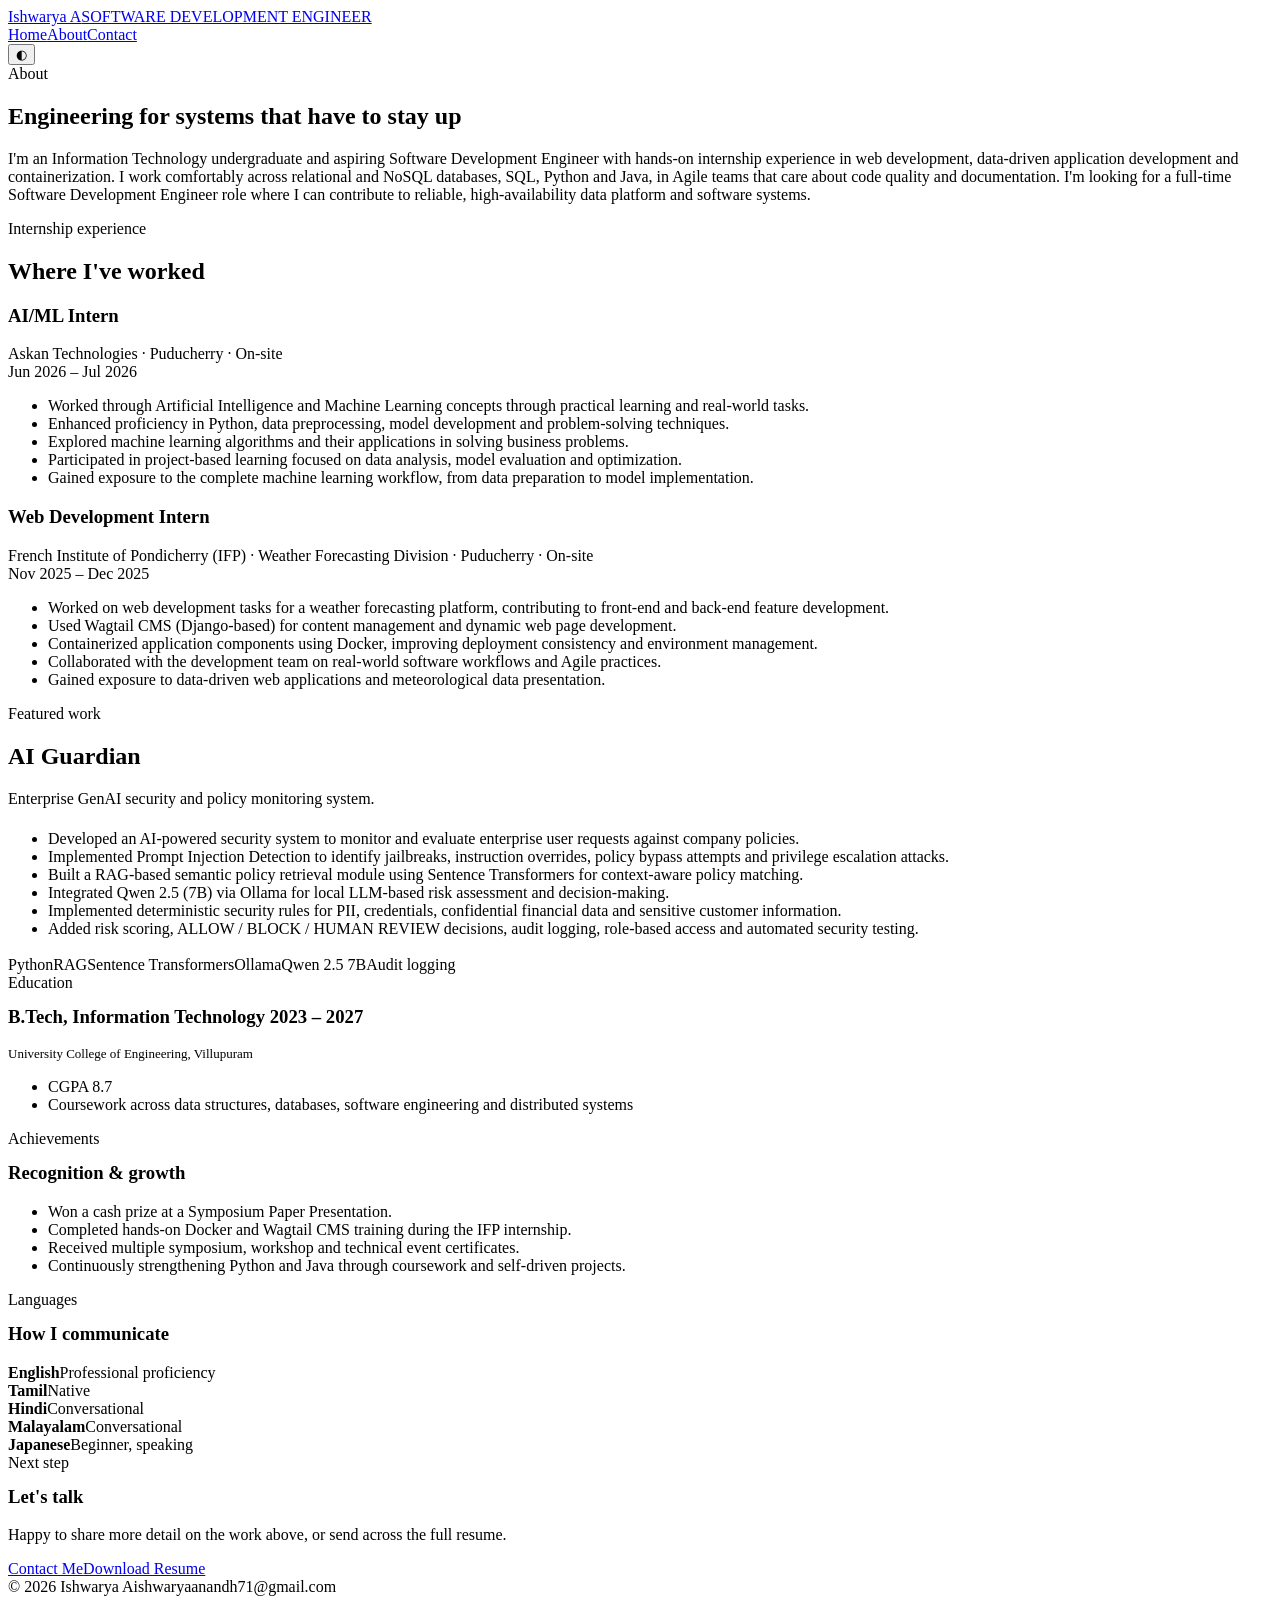
==== about.html @ 8153eb78 "Add portfolio website" ====
<!doctype html><html lang="en"><head><meta charset="utf-8"><meta name="viewport" content="width=device-width,initial-scale=1"><title>About | Ishwarya A</title><link rel="stylesheet" href="css/style.css"></head><body>
<header class="header"><div class="nav"><a class="brand" href="index.html"><span class="brand-name">Ishwarya A</span><span class="brand-role">SOFTWARE DEVELOPMENT ENGINEER</span></a><div class="nav-right"><nav class="nav-links"><a href="index.html">Home</a><a class="active" href="about.html">About</a><a href="contact.html">Contact</a></nav><button class="theme-btn" aria-label="Theme">◐</button></div></div></header>
<main class="page"><section class="section container reveal"><span class="section-kicker">About</span><h1>Engineering for systems that have to stay up</h1><p class="lead">I'm an Information Technology undergraduate and aspiring Software Development Engineer with hands-on internship experience in web development, data-driven application development and containerization. I work comfortably across relational and NoSQL databases, SQL, Python and Java, in Agile teams that care about code quality and documentation. I'm looking for a full-time Software Development Engineer role where I can contribute to reliable, high-availability data platform and software systems.</p></section>
<section class="section container"><div class="section-head"><span class="section-kicker">Internship experience</span><h2>Where I've worked</h2></div><div class="timeline">
<div class="timeline-item"><div class="card timeline-card"><div class="timeline-top"><div><h3>AI/ML Intern</h3><div class="org">Askan Technologies · Puducherry · On-site</div></div><span class="date">Jun 2026 – Jul 2026</span></div><ul><li>Worked through Artificial Intelligence and Machine Learning concepts through practical learning and real-world tasks.</li><li>Enhanced proficiency in Python, data preprocessing, model development and problem-solving techniques.</li><li>Explored machine learning algorithms and their applications in solving business problems.</li><li>Participated in project-based learning focused on data analysis, model evaluation and optimization.</li><li>Gained exposure to the complete machine learning workflow, from data preparation to model implementation.</li></ul></div></div>
<div class="timeline-item"><div class="card timeline-card"><div class="timeline-top"><div><h3>Web Development Intern</h3><div class="org">French Institute of Pondicherry (IFP) · Weather Forecasting Division · Puducherry · On-site</div></div><span class="date">Nov 2025 – Dec 2025</span></div><ul><li>Worked on web development tasks for a weather forecasting platform, contributing to front-end and back-end feature development.</li><li>Used Wagtail CMS (Django-based) for content management and dynamic web page development.</li><li>Containerized application components using Docker, improving deployment consistency and environment management.</li><li>Collaborated with the development team on real-world software workflows and Agile practices.</li><li>Gained exposure to data-driven web applications and meteorological data presentation.</li></ul></div></div></div></section>
<section class="section container"><span class="section-kicker">Featured work</span><h2>AI Guardian</h2><p class="lead" style="margin-bottom:22px">Enterprise GenAI security and policy monitoring system.</p><div class="card feature"><ul><li>Developed an AI-powered security system to monitor and evaluate enterprise user requests against company policies.</li><li>Implemented Prompt Injection Detection to identify jailbreaks, instruction overrides, policy bypass attempts and privilege escalation attacks.</li><li>Built a RAG-based semantic policy retrieval module using Sentence Transformers for context-aware policy matching.</li><li>Integrated Qwen 2.5 (7B) via Ollama for local LLM-based risk assessment and decision-making.</li><li>Implemented deterministic security rules for PII, credentials, confidential financial data and sensitive customer information.</li><li>Added risk scoring, ALLOW / BLOCK / HUMAN REVIEW decisions, audit logging, role-based access and automated security testing.</li></ul><div class="chips" style="margin-top:18px"><span class="chip">Python</span><span class="chip">RAG</span><span class="chip">Sentence Transformers</span><span class="chip">Ollama</span><span class="chip">Qwen 2.5 7B</span><span class="chip">Audit logging</span></div></div></section>
<section class="section container"><div class="edu-grid"><div class="card edu-card"><span class="section-kicker">Education</span><h3 style="margin-top:14px">B.Tech, Information Technology <span class="year">2023 – 2027</span></h3><p class="lead" style="font-size:13px">University College of Engineering, Villupuram</p><ul class="bullets"><li>CGPA 8.7</li><li>Coursework across data structures, databases, software engineering and distributed systems</li></ul></div><div class="card ach-card"><span class="section-kicker">Achievements</span><h3 style="margin-top:14px">Recognition &amp; growth</h3><ul class="bullets"><li>Won a cash prize at a Symposium Paper Presentation.</li><li>Completed hands-on Docker and Wagtail CMS training during the IFP internship.</li><li>Received multiple symposium, workshop and technical event certificates.</li><li>Continuously strengthening Python and Java through coursework and self-driven projects.</li></ul></div></div>
<div class="lang-next"><div class="card"><span class="section-kicker">Languages</span><h3 style="margin-top:14px">How I communicate</h3><div class="lang-row"><b>English</b><span>Professional proficiency</span></div><div class="lang-row"><b>Tamil</b><span>Native</span></div><div class="lang-row"><b>Hindi</b><span>Conversational</span></div><div class="lang-row"><b>Malayalam</b><span>Conversational</span></div><div class="lang-row"><b>Japanese</b><span>Beginner, speaking</span></div></div><div class="card next"><span class="section-kicker">Next step</span><h3 style="margin-top:14px">Let's talk</h3><p>Happy to share more detail on the work above, or send across the full resume.</p><div class="btns"><a class="btn" href="contact.html">Contact Me</a><a class="btn btn-outline" href="Ishwarya_A_Resume_SDE.pdf" download>Download Resume</a></div></div></div></section></main>
<footer class="footer"><div class="container footer-inner"><span>© 2026 Ishwarya A</span><span>ishwaryaanandh71@gmail.com</span></div></footer></body></html>
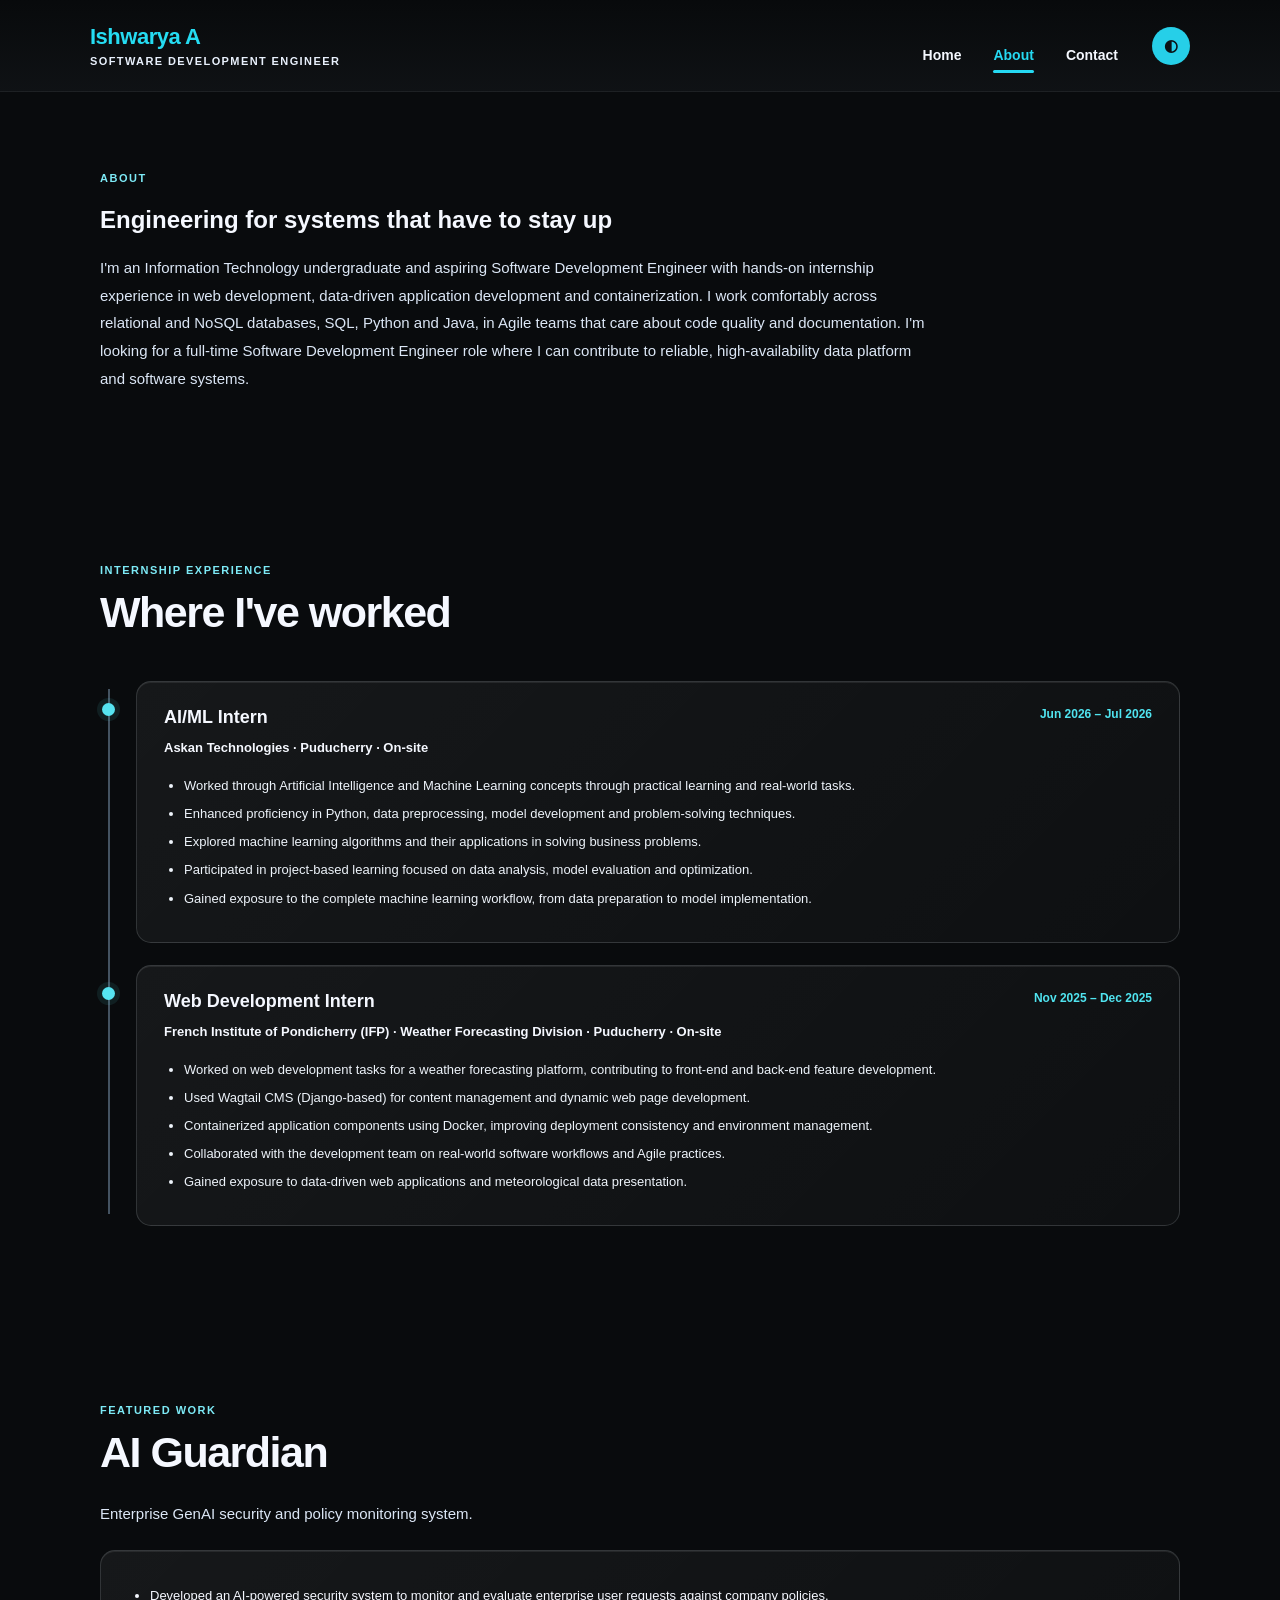
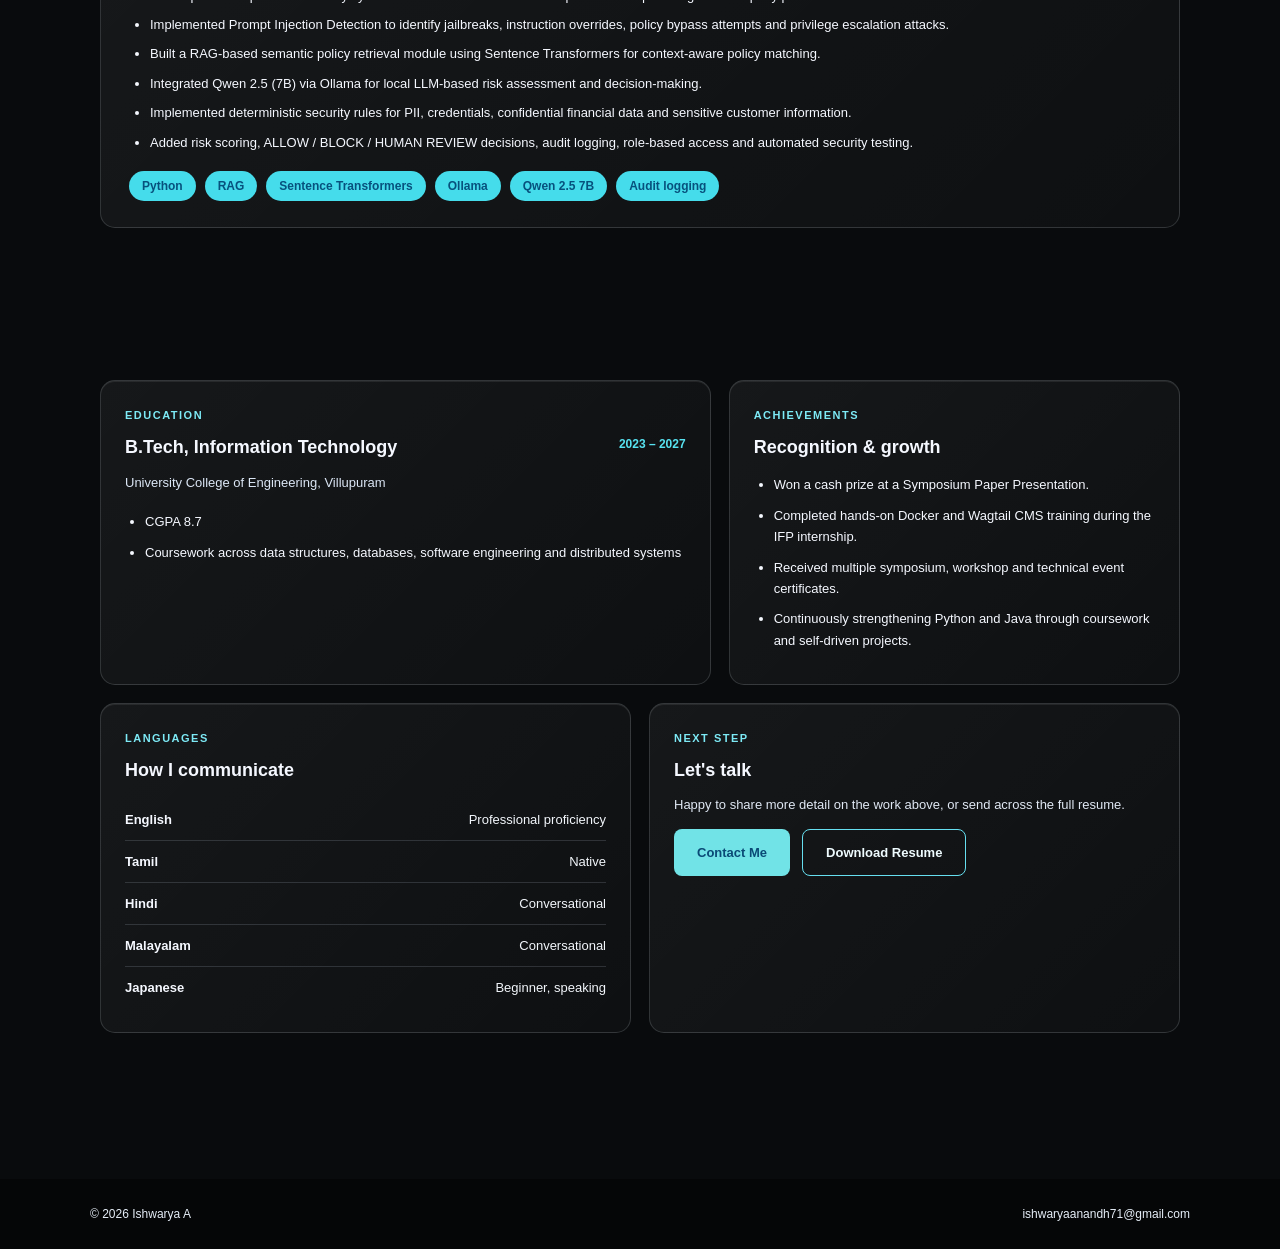
==== commit 7f5ee32f: "Update about.html" ====
--- a/about.html
+++ b/about.html
@@ -1,10 +1,278 @@
-<!doctype html><html lang="en"><head><meta charset="utf-8"><meta name="viewport" content="width=device-width,initial-scale=1"><title>About | Ishwarya A</title><link rel="stylesheet" href="css/style.css"></head><body>
-<header class="header"><div class="nav"><a class="brand" href="index.html"><span class="brand-name">Ishwarya A</span><span class="brand-role">SOFTWARE DEVELOPMENT ENGINEER</span></a><div class="nav-right"><nav class="nav-links"><a href="index.html">Home</a><a class="active" href="about.html">About</a><a href="contact.html">Contact</a></nav><button class="theme-btn" aria-label="Theme">◐</button></div></div></header>
-<main class="page"><section class="section container reveal"><span class="section-kicker">About</span><h1>Engineering for systems that have to stay up</h1><p class="lead">I'm an Information Technology undergraduate and aspiring Software Development Engineer with hands-on internship experience in web development, data-driven application development and containerization. I work comfortably across relational and NoSQL databases, SQL, Python and Java, in Agile teams that care about code quality and documentation. I'm looking for a full-time Software Development Engineer role where I can contribute to reliable, high-availability data platform and software systems.</p></section>
-<section class="section container"><div class="section-head"><span class="section-kicker">Internship experience</span><h2>Where I've worked</h2></div><div class="timeline">
-<div class="timeline-item"><div class="card timeline-card"><div class="timeline-top"><div><h3>AI/ML Intern</h3><div class="org">Askan Technologies · Puducherry · On-site</div></div><span class="date">Jun 2026 – Jul 2026</span></div><ul><li>Worked through Artificial Intelligence and Machine Learning concepts through practical learning and real-world tasks.</li><li>Enhanced proficiency in Python, data preprocessing, model development and problem-solving techniques.</li><li>Explored machine learning algorithms and their applications in solving business problems.</li><li>Participated in project-based learning focused on data analysis, model evaluation and optimization.</li><li>Gained exposure to the complete machine learning workflow, from data preparation to model implementation.</li></ul></div></div>
-<div class="timeline-item"><div class="card timeline-card"><div class="timeline-top"><div><h3>Web Development Intern</h3><div class="org">French Institute of Pondicherry (IFP) · Weather Forecasting Division · Puducherry · On-site</div></div><span class="date">Nov 2025 – Dec 2025</span></div><ul><li>Worked on web development tasks for a weather forecasting platform, contributing to front-end and back-end feature development.</li><li>Used Wagtail CMS (Django-based) for content management and dynamic web page development.</li><li>Containerized application components using Docker, improving deployment consistency and environment management.</li><li>Collaborated with the development team on real-world software workflows and Agile practices.</li><li>Gained exposure to data-driven web applications and meteorological data presentation.</li></ul></div></div></div></section>
-<section class="section container"><span class="section-kicker">Featured work</span><h2>AI Guardian</h2><p class="lead" style="margin-bottom:22px">Enterprise GenAI security and policy monitoring system.</p><div class="card feature"><ul><li>Developed an AI-powered security system to monitor and evaluate enterprise user requests against company policies.</li><li>Implemented Prompt Injection Detection to identify jailbreaks, instruction overrides, policy bypass attempts and privilege escalation attacks.</li><li>Built a RAG-based semantic policy retrieval module using Sentence Transformers for context-aware policy matching.</li><li>Integrated Qwen 2.5 (7B) via Ollama for local LLM-based risk assessment and decision-making.</li><li>Implemented deterministic security rules for PII, credentials, confidential financial data and sensitive customer information.</li><li>Added risk scoring, ALLOW / BLOCK / HUMAN REVIEW decisions, audit logging, role-based access and automated security testing.</li></ul><div class="chips" style="margin-top:18px"><span class="chip">Python</span><span class="chip">RAG</span><span class="chip">Sentence Transformers</span><span class="chip">Ollama</span><span class="chip">Qwen 2.5 7B</span><span class="chip">Audit logging</span></div></div></section>
-<section class="section container"><div class="edu-grid"><div class="card edu-card"><span class="section-kicker">Education</span><h3 style="margin-top:14px">B.Tech, Information Technology <span class="year">2023 – 2027</span></h3><p class="lead" style="font-size:13px">University College of Engineering, Villupuram</p><ul class="bullets"><li>CGPA 8.7</li><li>Coursework across data structures, databases, software engineering and distributed systems</li></ul></div><div class="card ach-card"><span class="section-kicker">Achievements</span><h3 style="margin-top:14px">Recognition &amp; growth</h3><ul class="bullets"><li>Won a cash prize at a Symposium Paper Presentation.</li><li>Completed hands-on Docker and Wagtail CMS training during the IFP internship.</li><li>Received multiple symposium, workshop and technical event certificates.</li><li>Continuously strengthening Python and Java through coursework and self-driven projects.</li></ul></div></div>
-<div class="lang-next"><div class="card"><span class="section-kicker">Languages</span><h3 style="margin-top:14px">How I communicate</h3><div class="lang-row"><b>English</b><span>Professional proficiency</span></div><div class="lang-row"><b>Tamil</b><span>Native</span></div><div class="lang-row"><b>Hindi</b><span>Conversational</span></div><div class="lang-row"><b>Malayalam</b><span>Conversational</span></div><div class="lang-row"><b>Japanese</b><span>Beginner, speaking</span></div></div><div class="card next"><span class="section-kicker">Next step</span><h3 style="margin-top:14px">Let's talk</h3><p>Happy to share more detail on the work above, or send across the full resume.</p><div class="btns"><a class="btn" href="contact.html">Contact Me</a><a class="btn btn-outline" href="Ishwarya_A_Resume_SDE.pdf" download>Download Resume</a></div></div></div></section></main>
-<footer class="footer"><div class="container footer-inner"><span>© 2026 Ishwarya A</span><span>ishwaryaanandh71@gmail.com</span></div></footer></body></html>
+<!doctype html>
+<html lang="en">
+<head>
+  <meta charset="utf-8">
+  <meta name="viewport" content="width=device-width,initial-scale=1">
+  <title>About | Ishwarya A</title>
+  <link rel="stylesheet" href="style.css">
+</head>
+
+<body>
+
+<header class="header">
+  <div class="nav">
+
+    <a class="brand" href="index.html">
+      <span class="brand-name">Ishwarya A</span>
+      <span class="brand-role">SOFTWARE DEVELOPMENT ENGINEER</span>
+    </a>
+
+    <div class="nav-right">
+      <nav class="nav-links">
+        <a href="index.html">Home</a>
+        <a class="active" href="about.html">About</a>
+        <a href="contact.html">Contact</a>
+      </nav>
+
+      <button class="theme-btn" aria-label="Theme">◐</button>
+    </div>
+
+  </div>
+</header>
+
+<main class="page">
+
+<section class="section container reveal">
+  <span class="section-kicker">About</span>
+
+  <h1>Engineering for systems that have to stay up</h1>
+
+  <p class="lead">
+    I'm an Information Technology undergraduate and aspiring Software Development Engineer with hands-on internship experience in web development, data-driven application development and containerization. I work comfortably across relational and NoSQL databases, SQL, Python and Java, in Agile teams that care about code quality and documentation. I'm looking for a full-time Software Development Engineer role where I can contribute to reliable, high-availability data platform and software systems.
+  </p>
+</section>
+
+
+<section class="section container">
+
+  <div class="section-head">
+    <span class="section-kicker">Internship experience</span>
+    <h2>Where I've worked</h2>
+  </div>
+
+  <div class="timeline">
+
+    <div class="timeline-item">
+      <div class="card timeline-card">
+
+        <div class="timeline-top">
+          <div>
+            <h3>AI/ML Intern</h3>
+            <div class="org">
+              Askan Technologies · Puducherry · On-site
+            </div>
+          </div>
+
+          <span class="date">Jun 2026 – Jul 2026</span>
+        </div>
+
+        <ul>
+          <li>Worked through Artificial Intelligence and Machine Learning concepts through practical learning and real-world tasks.</li>
+          <li>Enhanced proficiency in Python, data preprocessing, model development and problem-solving techniques.</li>
+          <li>Explored machine learning algorithms and their applications in solving business problems.</li>
+          <li>Participated in project-based learning focused on data analysis, model evaluation and optimization.</li>
+          <li>Gained exposure to the complete machine learning workflow, from data preparation to model implementation.</li>
+        </ul>
+
+      </div>
+    </div>
+
+
+    <div class="timeline-item">
+      <div class="card timeline-card">
+
+        <div class="timeline-top">
+          <div>
+            <h3>Web Development Intern</h3>
+
+            <div class="org">
+              French Institute of Pondicherry (IFP) · Weather Forecasting Division · Puducherry · On-site
+            </div>
+          </div>
+
+          <span class="date">Nov 2025 – Dec 2025</span>
+        </div>
+
+        <ul>
+          <li>Worked on web development tasks for a weather forecasting platform, contributing to front-end and back-end feature development.</li>
+          <li>Used Wagtail CMS (Django-based) for content management and dynamic web page development.</li>
+          <li>Containerized application components using Docker, improving deployment consistency and environment management.</li>
+          <li>Collaborated with the development team on real-world software workflows and Agile practices.</li>
+          <li>Gained exposure to data-driven web applications and meteorological data presentation.</li>
+        </ul>
+
+      </div>
+    </div>
+
+  </div>
+</section>
+
+
+<section class="section container">
+
+  <span class="section-kicker">Featured work</span>
+
+  <h2>AI Guardian</h2>
+
+  <p class="lead" style="margin-bottom:22px">
+    Enterprise GenAI security and policy monitoring system.
+  </p>
+
+  <div class="card feature">
+
+    <ul>
+      <li>Developed an AI-powered security system to monitor and evaluate enterprise user requests against company policies.</li>
+      <li>Implemented Prompt Injection Detection to identify jailbreaks, instruction overrides, policy bypass attempts and privilege escalation attacks.</li>
+      <li>Built a RAG-based semantic policy retrieval module using Sentence Transformers for context-aware policy matching.</li>
+      <li>Integrated Qwen 2.5 (7B) via Ollama for local LLM-based risk assessment and decision-making.</li>
+      <li>Implemented deterministic security rules for PII, credentials, confidential financial data and sensitive customer information.</li>
+      <li>Added risk scoring, ALLOW / BLOCK / HUMAN REVIEW decisions, audit logging, role-based access and automated security testing.</li>
+    </ul>
+
+    <div class="chips" style="margin-top:18px">
+      <span class="chip">Python</span>
+      <span class="chip">RAG</span>
+      <span class="chip">Sentence Transformers</span>
+      <span class="chip">Ollama</span>
+      <span class="chip">Qwen 2.5 7B</span>
+      <span class="chip">Audit logging</span>
+    </div>
+
+  </div>
+</section>
+
+
+<section class="section container">
+
+  <div class="edu-grid">
+
+    <div class="card edu-card">
+
+      <span class="section-kicker">Education</span>
+
+      <h3 style="margin-top:14px">
+        B.Tech, Information Technology
+        <span class="year">2023 – 2027</span>
+      </h3>
+
+      <p class="lead" style="font-size:13px">
+        University College of Engineering, Villupuram
+      </p>
+
+      <ul class="bullets">
+        <li>CGPA 8.7</li>
+        <li>Coursework across data structures, databases, software engineering and distributed systems</li>
+      </ul>
+
+    </div>
+
+
+    <div class="card ach-card">
+
+      <span class="section-kicker">Achievements</span>
+
+      <h3 style="margin-top:14px">
+        Recognition &amp; growth
+      </h3>
+
+      <ul class="bullets">
+        <li>Won a cash prize at a Symposium Paper Presentation.</li>
+        <li>Completed hands-on Docker and Wagtail CMS training during the IFP internship.</li>
+        <li>Received multiple symposium, workshop and technical event certificates.</li>
+        <li>Continuously strengthening Python and Java through coursework and self-driven projects.</li>
+      </ul>
+
+    </div>
+
+  </div>
+
+
+  <div class="lang-next">
+
+    <div class="card">
+
+      <span class="section-kicker">Languages</span>
+
+      <h3 style="margin-top:14px">
+        How I communicate
+      </h3>
+
+      <div class="lang-row">
+        <b>English</b>
+        <span>Professional proficiency</span>
+      </div>
+
+      <div class="lang-row">
+        <b>Tamil</b>
+        <span>Native</span>
+      </div>
+
+      <div class="lang-row">
+        <b>Hindi</b>
+        <span>Conversational</span>
+      </div>
+
+      <div class="lang-row">
+        <b>Malayalam</b>
+        <span>Conversational</span>
+      </div>
+
+      <div class="lang-row">
+        <b>Japanese</b>
+        <span>Beginner, speaking</span>
+      </div>
+
+    </div>
+
+
+    <div class="card next">
+
+      <span class="section-kicker">Next step</span>
+
+      <h3 style="margin-top:14px">
+        Let's talk
+      </h3>
+
+      <p>
+        Happy to share more detail on the work above, or send across the full resume.
+      </p>
+
+      <div class="btns">
+
+        <a class="btn" href="contact.html">
+          Contact Me
+        </a>
+
+        <a
+          class="btn btn-outline"
+          href="Ishwarya_A_Resume_SDE.pdf"
+          download
+        >
+          Download Resume
+        </a>
+
+      </div>
+
+    </div>
+
+  </div>
+
+</section>
+
+</main>
+
+
+<footer class="footer">
+
+  <div class="container footer-inner">
+
+    <span>© 2026 Ishwarya A</span>
+
+    <span>ishwaryaanandh71@gmail.com</span>
+
+  </div>
+
+</footer>
+
+</body>
+</html>
--- a/style.css
+++ b/style.css
@@ -0,0 +1,33 @@
+@import url('https://fonts.googleapis.com/css2?family=Inter:wght@400;500;600;700;800&display=swap');
+
+:root{--bg:#080a0c;--bg2:#0e1114;--nav:#060709;--text:#f5f8ff;--muted:#cbd2d8;--cyan:#25d9f2;--cyan2:#64e5f5;--card:rgba(255,255,255,.045);--card-border:rgba(220,232,240,.16);--footer:#050607}
+*{box-sizing:border-box}
+html{scroll-behavior:smooth}
+body{margin:0;font-family:Inter,Segoe UI,Arial,sans-serif;color:var(--text);background:#090b0d;min-height:100vh;transition:background .35s ease,color .35s ease}
+a{color:inherit;text-decoration:none}
+.header{position:sticky;top:0;z-index:20;background:linear-gradient(180deg,rgba(8,10,12,.98),rgba(16,19,22,.94));border-bottom:1px solid rgba(220,232,240,.10);backdrop-filter:blur(12px)}
+.nav{max-width:1100px;margin:auto;min-height:91px;padding:18px 0;display:flex;align-items:center;justify-content:space-between}
+.brand{display:flex;flex-direction:column;gap:5px}.brand-name{font-size:22px;font-weight:800;letter-spacing:-.5px;color:#25dcf2}.brand-role{font-size:11px;letter-spacing:1.4px;font-weight:700;color:#e8f0fc}
+.nav-right{display:flex;align-items:center;gap:34px}.nav-links{display:flex;gap:32px;align-items:center}.nav-links a{font-size:14px;font-weight:700;padding:28px 0 10px;position:relative}.nav-links a.active,.nav-links a:hover{color:var(--cyan)}.nav-links a.active:after{content:"";position:absolute;height:3px;background:var(--cyan);left:0;right:0;bottom:0;border-radius:4px}
+.theme-btn{width:38px;height:38px;border:0;border-radius:50%;background:#26cfe8;color:#0b1115;font-size:16px;font-weight:800;cursor:pointer;transition:transform .25s ease,box-shadow .25s ease}.theme-btn:hover{transform:rotate(18deg) scale(1.08);box-shadow:0 0 24px rgba(37,217,242,.48)}
+.container{max-width:1100px;margin:auto}.page{min-height:calc(100vh - 91px)}
+.hero{min-height:650px;display:grid;grid-template-columns:1.35fr .65fr;align-items:center;gap:70px;padding:62px 10px 86px}.eyebrow,.section-kicker{display:inline-block;font-size:11px;letter-spacing:1.5px;font-weight:800;color:#7deaf6;text-transform:uppercase}.eyebrow{border:1px solid rgba(160,223,255,.5);padding:9px 16px;border-radius:999px;margin-bottom:24px;color:#9beef8}.hero h1{font-size:60px;line-height:1.04;letter-spacing:-2.6px;margin:0 0 15px;font-weight:800}.hero h1 span{color:#31dff4}.hero h3{font-size:17px;line-height:1.5;margin:0 0 20px;color:#f5f8ff;font-weight:600}.hero h3 span{color:#5ce3f2}.hero p{font-size:15px;line-height:1.75;color:#d7e2f3;max-width:650px;margin:0 0 26px}.meta{display:flex;gap:28px;flex-wrap:wrap;color:#dce7f6;font-size:12px;font-weight:500;margin-bottom:28px}.hero-photo{display:flex;justify-content:center}.hero-photo img{width:260px;height:260px;object-fit:cover;object-position:50% 18%;border-radius:50%;border:4px solid #55e2f2;box-shadow:0 0 0 8px rgba(37,217,242,.06),0 0 34px rgba(37,217,242,.2);transition:transform .35s ease,box-shadow .35s ease}.hero-photo img:hover{transform:scale(1.035);box-shadow:0 0 0 10px rgba(37,217,242,.09),0 0 48px rgba(37,217,242,.34)}
+.btns{display:flex;gap:12px;flex-wrap:wrap}.btn{display:inline-flex;align-items:center;justify-content:center;min-height:47px;padding:0 23px;border-radius:8px;font-size:13px;font-weight:700;background:#71e3e7;color:#0a4a76;transition:transform .25s ease,box-shadow .25s ease,background .25s ease}.btn:hover{transform:translateY(-3px);box-shadow:0 10px 28px rgba(37,217,242,.28);background:#8aebef}.btn-outline{border:1.5px solid #66dff0;color:#effcff;background:transparent}.btn-outline:hover{background:rgba(37,217,242,.10);color:#fff}
+.section{padding:76px 10px}.section h2{font-size:43px;line-height:1.15;letter-spacing:-1.5px;margin:10px 0 22px}.lead{max-width:830px;font-size:15px;line-height:1.85;color:#dce7f6}.section-head{margin-bottom:44px}
+.skills-grid{display:grid;grid-template-columns:repeat(3,1fr);gap:18px}.card{background:linear-gradient(135deg,rgba(255,255,255,.055),rgba(255,255,255,.022));border:1px solid var(--card-border);border-radius:15px;padding:24px;box-shadow:inset 0 1px rgba(255,255,255,.08);transition:transform .28s ease,border-color .28s ease,box-shadow .28s ease,background .28s ease}.card:hover{transform:translateY(-7px);border-color:rgba(37,217,242,.68);box-shadow:0 16px 38px rgba(0,0,0,.28),0 0 25px rgba(37,217,242,.10);background:linear-gradient(135deg,rgba(255,255,255,.075),rgba(37,217,242,.055))}.card h3{font-size:18px;margin:0 0 18px}.chips{display:flex;gap:9px;flex-wrap:wrap}.chip{background:#45dceb;color:#07517d;padding:8px 13px;border-radius:999px;font-size:12px;font-weight:600;transition:transform .22s ease,box-shadow .22s ease,background .22s ease}.chip:hover{transform:translateY(-3px) scale(1.03);box-shadow:0 7px 18px rgba(37,217,242,.30);background:#7deaf4}
+.cta{margin:54px 0 0;padding:28px 34px;border:1px solid rgba(188,226,255,.23);border-radius:15px;background:linear-gradient(110deg,rgba(255,255,255,.055),rgba(37,217,242,.045));display:flex;justify-content:space-between;align-items:center;gap:24px;transition:transform .28s ease,border-color .28s ease,box-shadow .28s ease}.cta:hover{transform:translateY(-5px);border-color:rgba(37,217,242,.62);box-shadow:0 16px 34px rgba(0,0,0,.28),0 0 28px rgba(37,217,242,.10)}.cta h3{font-size:23px;margin:0 0 9px}.cta p{margin:0;color:#d9e5f4;font-size:14px}
+.timeline{position:relative;padding-left:36px}.timeline:before{content:"";position:absolute;left:8px;top:8px;bottom:12px;width:2px;background:rgba(180,219,255,.35)}.timeline-item{position:relative;margin-bottom:22px}.timeline-item:before{content:"";position:absolute;left:-34px;top:22px;width:13px;height:13px;border-radius:50%;background:#56e3f0;box-shadow:0 0 0 5px rgba(86,227,240,.09)}.timeline-card{padding:25px 27px}.timeline-top{display:flex;justify-content:space-between;gap:20px;align-items:flex-start}.timeline-card h3{margin:0 0 12px;font-size:18px}.date{color:#50e4f0;font-size:12px;font-weight:800;white-space:nowrap}.org{font-size:13px;font-weight:600;margin-bottom:13px}.timeline-card ul{margin:0;padding-left:20px;color:#eef4fb}.timeline-card li{margin:8px 0;font-size:13px;line-height:1.55}
+.feature{padding:26px 28px}.feature h2{font-size:36px;margin:8px 0 12px}.feature .sub{font-size:15px;margin-bottom:24px;color:#e0e9f5}.feature ul{margin:0;padding-left:21px}.feature li{font-size:13px;line-height:1.65;margin:8px 0}.edu-grid{display:grid;grid-template-columns:1.15fr .85fr;gap:18px}.edu-card h3,.ach-card h3{font-size:18px;margin:0 0 12px}.edu-card .year{float:right;color:#57e2f0;font-size:12px}.bullets{padding-left:20px;margin-bottom:0}.bullets li{font-size:13px;line-height:1.65;margin:9px 0}.lang-next{display:grid;grid-template-columns:1fr 1fr;gap:18px;margin-top:18px}.lang-row{display:flex;justify-content:space-between;border-bottom:1px solid rgba(219,235,255,.15);padding:13px 0;font-size:13px}.lang-row:last-child{border-bottom:0}.lang-row span:last-child{color:#f2f6fb}.next h3{margin:0 0 13px;font-size:18px}.next p{font-size:13px;line-height:1.65;color:#e0e8f4}
+.contact-hero{padding:74px 10px 42px}.contact-grid{display:grid;grid-template-columns:1.15fr .85fr;gap:20px}.form-card{padding:26px}.form-card h3{font-size:18px;margin:0 0 22px}.field{margin-bottom:16px}.field label{display:block;font-size:11px;font-weight:800;letter-spacing:.8px;margin:0 0 9px}.field input,.field textarea{width:100%;border:1px solid rgba(214,232,255,.2);border-radius:9px;background:rgba(255,255,255,.035);color:white;padding:13px 14px;outline:none;font:inherit;transition:border-color .22s ease,box-shadow .22s ease,background .22s ease,transform .22s ease}.field input:hover,.field textarea:hover{border-color:rgba(37,217,242,.42);background:rgba(255,255,255,.055)}.field input:focus,.field textarea:focus{border-color:#25d9f2;box-shadow:0 0 0 3px rgba(37,217,242,.12),0 0 20px rgba(37,217,242,.08);background:rgba(37,217,242,.035)}.field textarea{min-height:125px;resize:vertical}.info-stack{display:flex;flex-direction:column;gap:12px}.info-card{padding:24px}.info-label{font-size:10px;letter-spacing:1px;font-weight:800;color:#e7effa;margin-bottom:9px}.info-value{font-size:14px;font-weight:700}.info-value a:hover{color:#5ce3f2;text-shadow:0 0 12px rgba(92,227,242,.35)}
+.footer{margin-top:70px;padding:28px 0;background:var(--footer)}.footer-inner{display:flex;justify-content:space-between;gap:20px;color:#e6eef8;font-size:12px}
+.reveal{animation:rise .65s ease both}@keyframes rise{from{opacity:0;transform:translateY(18px)}to{opacity:1;transform:none}}
+@media(max-width:900px){.nav{padding:16px 20px}.container{padding-left:20px;padding-right:20px}.nav-links{gap:18px}.hero{grid-template-columns:1fr;text-align:left;padding-top:55px}.hero-photo{order:-1;justify-content:flex-start}.hero h1{font-size:47px}.skills-grid,.edu-grid,.lang-next,.contact-grid{grid-template-columns:1fr}.timeline-top{flex-direction:column}.cta{align-items:flex-start;flex-direction:column}}
+@media(max-width:620px){.nav{min-height:75px}.brand-name{font-size:18px}.brand-role{font-size:9px}.nav-right{gap:12px}.nav-links{gap:13px}.nav-links a{font-size:12px}.theme-btn{width:34px;height:34px}.hero{padding:42px 0 65px}.hero h1{font-size:40px}.hero h3{font-size:15px}.hero-photo img{width:210px;height:210px}.section{padding:58px 0}.section h2{font-size:35px}.footer-inner{flex-direction:column}.meta{gap:12px}.contact-hero{padding-top:50px}}
+
+
+/* Portfolio-wide hover interactions */
+.nav-links a{transition:color .22s ease,transform .22s ease,text-shadow .22s ease}.nav-links a:hover{transform:translateY(-2px);text-shadow:0 0 14px rgba(37,217,242,.45)}
+.brand-name,.brand-role,.section-kicker,.eyebrow,.hero h1,.hero h3,.hero p,.meta,.section h2,.section h3,.lead,.timeline-card li,.org,.date,.feature .sub,.feature li,.edu-card,.ach-card,.lang-row,.next p,.info-label,.info-value,.footer-inner,.cta h3,.cta p{transition:color .22s ease,text-shadow .22s ease,transform .22s ease}
+.brand-name:hover,.brand-role:hover,.section-kicker:hover,.eyebrow:hover,.hero h1:hover,.hero h3:hover,.hero p:hover,.meta span:hover,.section h2:hover,.section h3:hover,.lead:hover,.timeline-card li:hover,.org:hover,.date:hover,.feature .sub:hover,.feature li:hover,.edu-card:hover,.ach-card:hover,.lang-row:hover,.next p:hover,.info-label:hover,.info-value:hover,.footer-inner span:hover,.cta h3:hover,.cta p:hover{color:#8ceff7;text-shadow:0 0 14px rgba(37,217,242,.28);transform:translateX(2px)}
+.timeline-item:hover .timeline-item:before{box-shadow:0 0 0 7px rgba(86,227,240,.14),0 0 18px rgba(86,227,240,.35)}
+.hero-photo:hover + *{filter:none}
